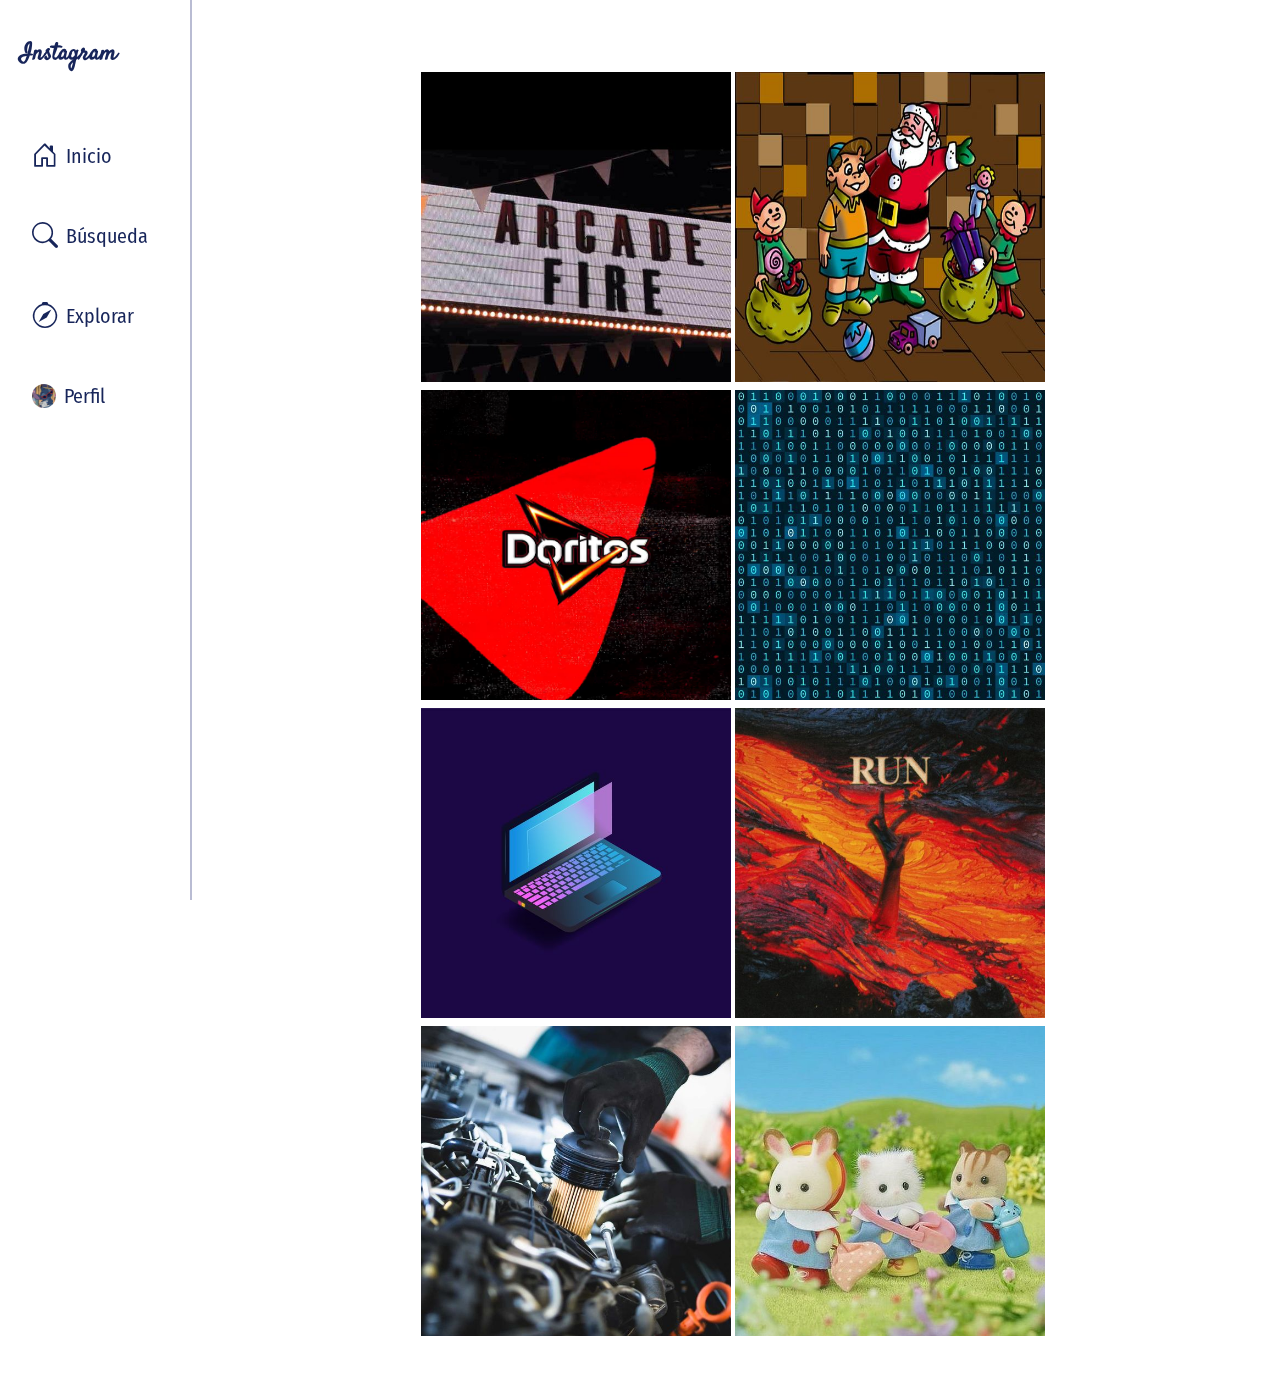
==== explorar.html @ 5d770ddb "explorar" ====
<!DOCTYPE html>
<html lang="en">
<head>
    <meta charset="UTF-8">
    <meta name="viewport" content="width=device-width, initial-scale=1.0">
    <!-- tipografia -->
    <link rel="preconnect" href="https://fonts.googleapis.com">
    <link rel="preconnect" href="https://fonts.gstatic.com" crossorigin>
    <link href="https://fonts.googleapis.com/css2?family=Fira+Sans+Condensed&family=Satisfy&display=swap" rel="stylesheet">
    <!-- iconos -->
    <link href="https://cdn.jsdelivr.net/npm/bootstrap@5.3.2/dist/css/bootstrap.min.css" rel="stylesheet" integrity="sha384-T3c6CoIi6uLrA9TneNEoa7RxnatzjcDSCmG1MXxSR1GAsXEV/Dwwykc2MPK8M2HN" crossorigin="anonymous">
    <link rel="stylesheet" href="https://cdn.jsdelivr.net/npm/bootstrap-icons@1.11.1/font/bootstrap-icons.css">
    <!-- CSS -->
    <link rel="stylesheet" href="assets/css/styleGeneral.css">
    <link rel="stylesheet" href="assets/css/stylesPerfil.css">
    <link rel="stylesheet" href="assets/css/mediasNav.css">
    <!-- favicon -->
    <link rel="icon" type="image/svg" href="assets/img/icon.svg" />
    <title>Instagram</title>
</head>
<body>
    <nav>
        <section id="nav-lateral">
            <div class="box-icon icon-inst">
                <button onclick="window.location.href='index.html'" class="botonNav">
                    <i class="bi bi-instagram"></i>
                </button>
                <!-- <img src="assets/img/iconos/instagram.svg" alt=""> -->
            </div>
            <div class="box-letras"> 
                <h2 id="letras">Instagram</h2>
            </div>
            <div class="box-botNav">
                <button onclick="window.location.href='index.html'" class="botonNav">
                    <div class="box-icon">
                        <i class="bi bi-house-door"></i>
                        <!-- <img src="assets/img/iconos/house-door.svg" alt=""> -->
                    </div>
                    <div class="box-text">
                        <p>Inicio</p>
                    </div>
                </button>
            </div>
            <div class="box-botNav">
                <button  class="botonNav">
                    <div class="box-icon">
                        <i class="bi bi-search"></i>
                        <!-- <img src="assets/img/iconos/search.svg" alt=""> -->
                    </div>
                    <div class="box-text">
                        <p>Búsqueda</p>
                    </div>
                </button>
            </div>
            <div class="box-botNav">
                <button onclick="window.location.href='explorar.html'" class="botonNav">
                    <div class="box-icon">
                        <i class="bi bi-compass"></i>
                        <!-- <img src="assets/img/iconos/compass.svg" alt=""> -->
                    </div>
                    <div class="box-text">
                        <p>Explorar</p>
                    </div>
                </button>
            </div>
            <div class="box-botNav">
                <button onclick="window.location.href='perfil.html'" class="botonNav">
                    <div class="box-icon">
                        <img src="assets/img/fotosPerfil/stitch.jpg" class="perfilNav" alt="Perfil">
                    </div>
                    <div class="box-text">
                        <p>Perfil</p>
                    </div>
                </button>
            </div>
        </section>
    </nav>
    <main>
        <section id="container">
            <div id="cont-fotos-ex">
               <div class="box-img">
                    <div class="gal-perfil">
                        <img src="assets/img/galeria/arc1.jpg" alt="ex-per">
                    </div>
                    <div class="gal-perfil">
                        <img src="assets/img/galeria/chavelo1.jpg" alt="ex-per">
                    </div>
                    <div class="gal-perfil">
                        <img src="assets/img/galeria/doritos1.png" alt="ex-per">
                    </div>
                    <div class="gal-perfil">
                        <img src="assets/img/galeria/hack1.jpg" alt="ex-per">
                    </div>
                    <div class="gal-perfil">
                        <img src="assets/img/galeria/info1.jpg" alt="ex-per">
                    </div>
                    <div class="gal-perfil">
                        <img src="assets/img/galeria/kar1.jpg" alt="ex-per">
                    </div>
                    <div class="gal-perfil">
                        <img src="assets/img/galeria/meca1.jpg" alt="ex-per">
                    </div>
                    <div class="gal-perfil">
                        <img src="assets/img/galeria/ternu1.jpg" alt="ex-per">
                    </div>
               </div>
            </div>
        </section>
    </main>

    <!-- ventanas modales -->
    <div id="contenedorSeguidores" class="modal">
        <div id="contClose">
            <i class="bi bi-x" onclick="cerrarSgr()"></i>
        </div>
        <div id="divSeguidores">
            <div class="headerModal">
                Seguidores
            </div>
            <div class="line"></div>
            <div class="people" id="sgr-1">
                <div class="img-redonda">
                    <img class="img-lista" src="assets/img/fotosPerfil/doritos.jpg">
                </div>
                <div class="nombresSeg">
                    <p style="font-weight: bold; margin-bottom: 0;">Nombre usuario</p>
                    <p style="margin-bottom: 0;">Nombre persona</p>
                </div>
                <button class="del-seg" onclick="eliminarSeguidor1()">Eliminar</button>
            </div>
            <div class="people" id="sgr-2">
                <div class="img-redonda">
                    <img class="img-lista" src="assets/img/fotosPerfil/omori.png">
                </div>
                <div class="nombresSeg">
                    <p style="font-weight: bold; margin-bottom: 0;">Nombre usuario</p>
                    <p style="margin-bottom: 0;">Nombre persona</p>
                </div>
                <button class="del-seg" onclick="eliminarSeguidor2()">Eliminar</button>
            </div>
            <div class="people" id="sgr-3">
                <div class="img-redonda">
                    <img class="img-lista" src="assets/img/fotosPerfil/hacker.png">
                </div>
                <div class="nombresSeg">
                    <p style="font-weight: bold; margin-bottom: 0;">Nombre usuario</p>
                    <p style="margin-bottom: 0;">Nombre persona</p>
                </div>
                <button class="del-seg" onclick="eliminarSeguidor3()">Eliminar</button>
            </div>
        </div>
    </div>

</body>
</html>

<script src="assets/js/main.js"></script>
---- assets/css/styleGeneral.css ----
* {
    margin: 0;
    padding: 0;
    box-sizing: border-box;
    font-family: 'Fira Sans Condensed', sans-serif;
}
#letras{
    font-family: 'Satisfy', cursive;
    color: var(--color-azuOs);
}

p, i{
    color: var(--color-azuOs);
}

:root {
 --color-azuCla: #18206f;
 --color-azuOs: #17255a;
 --color-rojo: #bd1e1e;
 --color-rojoCla: #d88373;
 --color-rojoCla2: #f5e2c8;
}
.modal{
    display: none;
    background: rgba(0, 0, 0, .7);;
    position: fixed;
    top: 0;
    left: 0;
    height: 100vh;
    width: 100vw;
    transition: all .5s;
    align-items:center;
    justify-content: center;
}

.bi-x{
    display: block;
    justify-content:right;
    z-index: 100;
    position: relative;
    cursor: pointer;
    color: white;
    font-size: 40px;
}

#contClose{
    display: flex;
    width: 100%;
    height: auto;
    flex-direction: row;
    justify-content: flex-end;
    position: absolute;
    top: 0;
    left: 0;
    padding-right: 20px;
}

.headerModal{
    font-size: 16px;
    align-items: center;
    font-weight:600;
    padding: 10px;
}

.line{
    background-color: #c7c7c7;
    height: 1px;
    width:100%;
}

.preview{
    justify-content: center;
    align-items: center;
    align-content: center;
    text-align: center;
    padding: 20px;
}
/* .preview {
    text-align: center;
    padding: 20px;
    
} */


#divFormCrear{
    display: flex;
    flex-flow: column nowrap;
    align-items: center;
    background-color: white;
    border-radius: 10px;
    width: 40%;
    height:40%;
    color: var(--color-azuCla);
    z-index: 100;
}

#formCrear{
    display: flex;
    flex-flow: column nowrap;
    position: relative;
    background-color: white;
    z-index: 999;
    margin-top: 20px;
}

#subir-archivo{
    display:flex;
    flex-flow: column;
}

#divSeguidores{
    font-size: 20px;
    display: flex;
    flex-flow: column nowrap;
    align-items: center;
    background-color: white;
    border-radius: 10px;
    width: 400px;
    height: 400px;
    color: var(--color-azuCla);
    z-index: 100;
}

.preview img{
    height: 100px;
}

/* input[type="file"] {
    background-color:var(--color-rojoCla2);
    border: none;
    cursor: pointer;
    padding: 0;
    font-size: 14px;
    color: var(--color-azuCla);
} */

.up-img{
    border: 2px dashed var(--color-azuCla);
    display: inline-block;
    cursor: pointer;
    padding: 15px 20px;
    text-align: center;
    vertical-align: middle;
    border-radius: 5px;
    color: var(--color-azuCla);
}

/* Nav */
#nav-lateral {
    padding: 12px 8px;
    width: 15%;
    border-right: 2px solid;
    margin-right: 30px;
    position: fixed;
    flex-direction: column;
    height: 100%;
    display: flex;
    flex-direction: column;
    border-color: rgba(23, 32, 110, 0.3);
}

.box-letras{
    width: 90%;
    height: auto;
    padding: 25px 12px;
    margin-bottom:  20px;
}

.box-botNav, .icon-inst{
    margin: 12px;
}
.box-botNav, .icon-inst, .botonNav{
    width: 90%;
    display: flex;
}
.botonNav {
    align-items: center;
    height: auto;
    padding: 12px;
}

.box-icon i{
    padding: 0px;
    margin-right: 8px;
    font-size: 26px;
}

.box-icon img{
    width: 24px;
    height: 24px;
    margin-right: 8px;
}

.box-text p{
    font-size: 20px;
    padding-top: 4px;
    padding-bottom: 4px;
    margin-bottom: 0rem;
}

.perfilNav{
    border-radius: 50%;
    height: 23px;
    width: 23px;
    display: flex;
}

button {
    border: none;
    background-color: rgb(255, 255, 255);
}
 .botonNav:hover{
    background-color: #EFEFEF;
    border-radius: 5%;
}

.img-lista{
    height: 44px;
    width: 44px;
    border-radius: 50%;
    border: 1px solid #a8a8a8;
}

.seguidores:hover{
    cursor:pointer;
}

.people{
    display: flex;
    flex-flow: row nowrap;
    font-size: 14px;
    padding: 8px 16px;
    color: var(--color-azuCla);
}

.del-seg{
    width: 89px;
    height: 32px;
    font-weight: bold;
}

.nombresSeg{
    width: 200px;
    margin-bottom: 0;
    flex-direction: column;
}

.img-redonda{
    width: 54px;
    height: 54px;
    justify-content: center;
    
}

.del-seg, .buttonSeguido{
    background-color: #EFEFEF;
    border-radius: 10%;
    color: black;
    width: 89px;
    height: 32px;
}

.buttonSeguido:hover{
    background-color: #bdbdbd;
    color: black;
}

.del-seg:hover{
    background-color: #bdbdbd;
}



.seguidos:hover{
    cursor: pointer;
}

.buttonSeguido{
    background-color: #EFEFEF;
    border-radius: 10%;
    color: black;
}

.buttonSeguir{
    background-color: #0095F6;
    border-radius: 10%;
    color:white;
    width: 89px;
    height: 32px;
} 

#divSeguidos{
    font-size: 20px;
    display: flex;
    flex-flow: column nowrap;
    align-items: center;
    background-color: white;
    border-radius: 10px;
    width: 400px;
    height: 400px;
    color: var(--color-azuCla);
    z-index: 100;
}
/* 
#notFound{
    display: flex;
    align-items: center;
    justify-content: center;
} */
---- assets/css/stylesPerfil.css ----
main {
    height: 100%;
    width: 85%;
    margin-left: 2%;
}

#container{
    width: 100%;
    margin-left: 15%;
    padding: 30px 20px 0px;
    display: flex;
    flex-direction: column;
}

#cont-info{
   width: 90%;
   margin: 90px 90px 70px 90px; 
}

.inf-sec1, .inf-sec2{
    display: flex;
    width: 100%;
    padding: 0% 20%;
}

.inf-foto{
    display: flex;
    padding-right: 30px;
}

.inf-foto img{
    width: 150px;
    height: 150px;
    border-radius: 50%;
    border: 2px solid rgba(23, 32, 110, 0.3);
}

.box-inf{
    display: flex;
    flex-direction: column;
    flex-wrap: nowrap;
}
.cont-nam-bot{
    display: flex;
    margin-bottom: 10px;
}
.cont-nam-bot button{
    margin: 0px 16px;
    padding: 5px;
}

.bontDif{
    border-radius: 10%;
    background-color: #EFEFEF;
    color: black;
}
.bontDif:hover{
    background-color: var(--color-azuOs);
    background-color: #efefef;
}
.cont-nam-bot i{
    font-size: 20px;
    padding: 8px;
}
.cont-num{
    display: flex;
    margin-bottom: 20px;
    justify-content: space-around;
}

.num{
    padding: 0px 5px;
}

.num-publ, .num-seguidores, .num-seguidos, .cont-name {
    display: flex ;
}

.cont-img img{
    width: 77px;
    height: 77px;
    border-radius: 50%;
}

.con-historias{
    padding: 10px 15px;
    display: flex;
    justify-content: center;
    align-items: center;
    flex-direction: column;
}

.cont-img{
    border: 2px solid rgba(23, 32, 110, 0.3);
    width: 88px;
    height: 88px;
    border-radius: 50%;
    justify-content: center;
    display: flex;
    align-items: center;
}

.cont-text{
    padding-top: 15px;
}
.cont-text p, .cont-num p, .cont-nam-bot p{
    margin-bottom: 0rem;
}

.inf-sec2{
    padding-top: 30px;
}

.cont-img i {
    font-size: 77px;
}


#cont-fotos, #cont-fotos-ex{
    padding-top: 30px;
    padding-bottom: 30px;
}
#cont-fotos{
    border-top: 2px solid rgba(23, 32, 110, 0.3);
    width: 90%;
    margin:0px 90px; 
}
#cont-fotos-ex{
    width: 70%;
    display: flex;
    margin:0% 15%; 
}


.box-img{
    display: flex;
    flex-direction: row;
    justify-content: center;
    margin-top: 10px;
    flex-wrap: wrap;
    margin-bottom: 10px;
}

.gal-perfil{
    padding: 2px;
}
.gal-perfil img{
    width: 310px;
    height: 310px;
}
---- assets/css/mediasNav.css ----
@media (max-width: 768px) {
    #cont-perfiles, .box-text, .box-letras {
      display: none;
    }
    #cont-general{
      margin-left: 21%;
    }
    main{
      width: 90%;
    }
    
    #nav-lateral{
      width: 10%;
      align-items: center;
    }
} 

@media (min-width: 768px) {
  .icon-inst{
    display: none;
  }
}
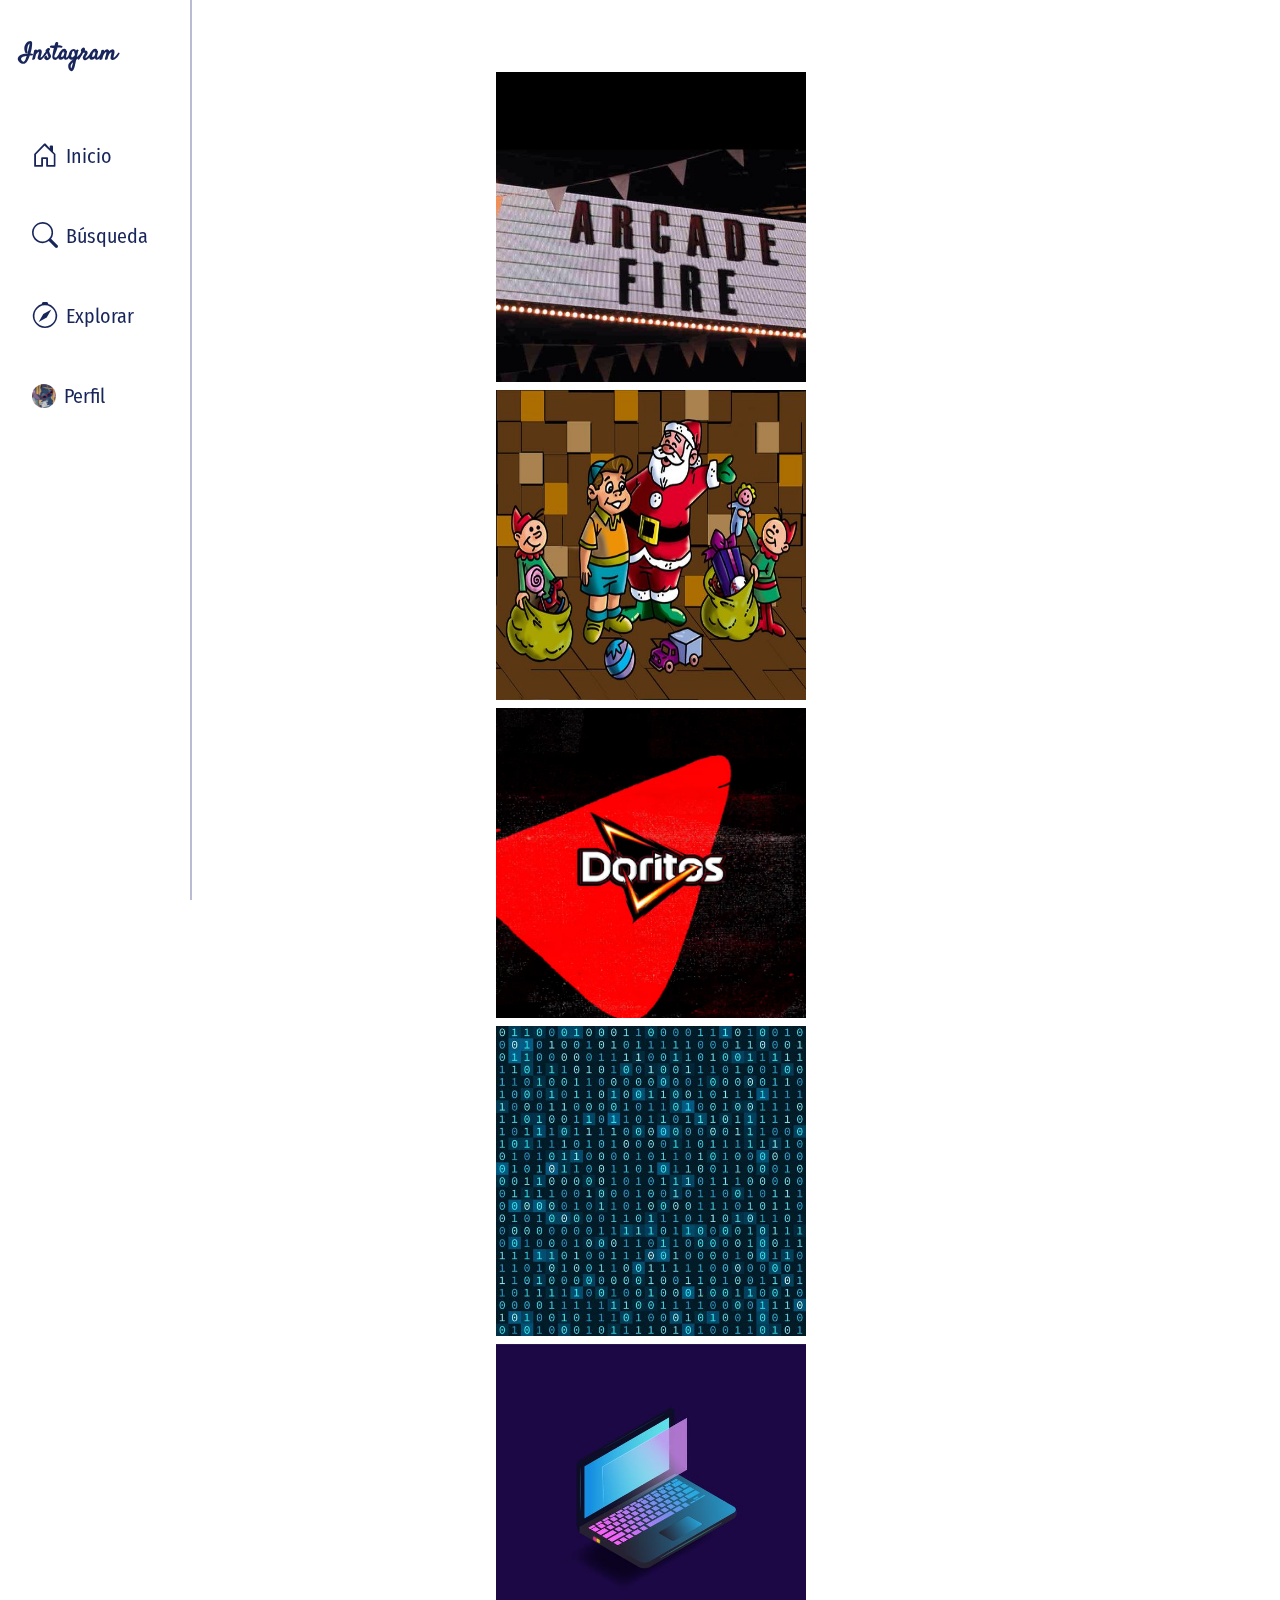
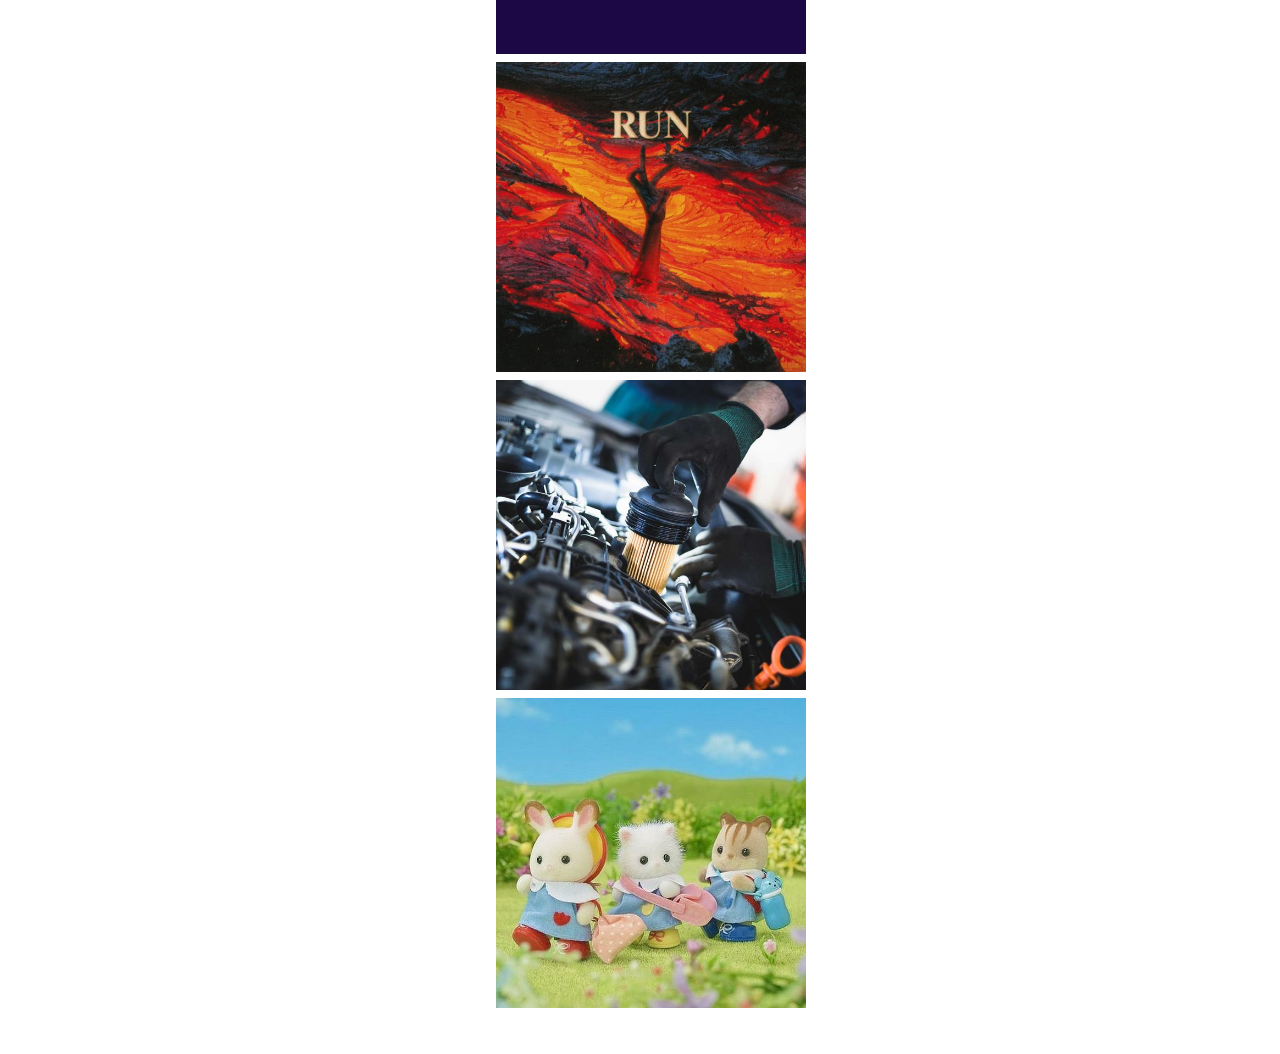
==== commit d664fb57: "funModalPerfil" ====
--- a/explorar.html
+++ b/explorar.html
@@ -13,6 +13,7 @@
     <!-- CSS -->
     <link rel="stylesheet" href="assets/css/styleGeneral.css">
     <link rel="stylesheet" href="assets/css/stylesPerfil.css">
+    <link rel="stylesheet" href="assets/css/styleIndex.css">
     <link rel="stylesheet" href="assets/css/mediasNav.css">
     <!-- favicon -->
     <link rel="icon" type="image/svg" href="assets/img/icon.svg" />
@@ -25,7 +26,6 @@
                 <button onclick="window.location.href='index.html'" class="botonNav">
                     <i class="bi bi-instagram"></i>
                 </button>
-                <!-- <img src="assets/img/iconos/instagram.svg" alt=""> -->
             </div>
             <div class="box-letras"> 
                 <h2 id="letras">Instagram</h2>
@@ -34,7 +34,6 @@
                 <button onclick="window.location.href='index.html'" class="botonNav">
                     <div class="box-icon">
                         <i class="bi bi-house-door"></i>
-                        <!-- <img src="assets/img/iconos/house-door.svg" alt=""> -->
                     </div>
                     <div class="box-text">
                         <p>Inicio</p>
@@ -45,7 +44,6 @@
                 <button  class="botonNav">
                     <div class="box-icon">
                         <i class="bi bi-search"></i>
-                        <!-- <img src="assets/img/iconos/search.svg" alt=""> -->
                     </div>
                     <div class="box-text">
                         <p>Búsqueda</p>
@@ -56,7 +54,6 @@
                 <button onclick="window.location.href='explorar.html'" class="botonNav">
                     <div class="box-icon">
                         <i class="bi bi-compass"></i>
-                        <!-- <img src="assets/img/iconos/compass.svg" alt=""> -->
                     </div>
                     <div class="box-text">
                         <p>Explorar</p>
@@ -79,7 +76,7 @@
         <section id="container">
             <div id="cont-fotos-ex">
                <div class="box-img">
-                    <div class="gal-perfil">
+                    <div class="gal-perfil" onclick="mostrarPerfil()" >
                         <img src="assets/img/galeria/arc1.jpg" alt="ex-per">
                     </div>
                     <div class="gal-perfil">
@@ -109,46 +106,53 @@
     </main>
 
     <!-- ventanas modales -->
-    <div id="contenedorSeguidores" class="modal">
+    <div id="contenedorPerfil" class="modal">
         <div id="contClose">
-            <i class="bi bi-x" onclick="cerrarSgr()"></i>
+            <i class="bi bi-x" onclick="cerrarModalPerfil()"></i>
         </div>
-        <div id="divSeguidores">
-            <div class="headerModal">
-                Seguidores
+        <section id="cont-publicaciones">
+            <div class="perfiles">
+                <div class="titulo">
+                    <div class="infoperfil">
+                        <div class="imagenpost">
+                            <img src="assets/img/fotosPerfil/tlacuache.jpg" class="post" onclick="window.location.href='otrosPerfiles.html'" style="cursor: pointer;">
+                        </div>
+                        <div class="boxusername" onclick="window.location.href='otrosPerfiles.html'">
+                            <p class="username">Personas 4</p>
+                        </div>
+                        <div class="opcion">
+                            <button class="puntos">
+                                <i class="iconos bi bi-three-dots"></i>
+                            </button>
+                        </div>
+                    </div>
+                </div>
+                <div class="boxfotopost">
+                    <img src="assets/img/galeria/tlacuache1.jpg" class="fotopost">
+                </div>
+                <div class="items2">
+                    <button class="boxitems2">
+                        <i class="iconos bi bi-heart" id="megusta"></i>
+                    </button>
+                    <button class="boxitems2">
+                        <i class="iconos bi bi-chat"></i>
+                    </button>
+                    <button class="boxitems2">
+                        <i class="iconos bi bi-send"></i>
+                    </button>
+                    <button class="boxitems2marcador">
+                        <i class="iconos bi bi-bookmark"></i>
+                    </button>
+                </div>
+                <div class="comentarios">
+                    <div class="boxdecomentarios">
+                        <input type="text" class="boxcomentarios" id="newComentario" placeholder="Añade un comentario...">
+                        <button type="button" class="btn btn-light" id="btn" onclick="addComentario()">Añadir</button>
+                    </div>
+                    <div id="list-Comentarios"></div>
+                </div>
             </div>
-            <div class="line"></div>
-            <div class="people" id="sgr-1">
-                <div class="img-redonda">
-                    <img class="img-lista" src="assets/img/fotosPerfil/doritos.jpg">
-                </div>
-                <div class="nombresSeg">
-                    <p style="font-weight: bold; margin-bottom: 0;">Nombre usuario</p>
-                    <p style="margin-bottom: 0;">Nombre persona</p>
-                </div>
-                <button class="del-seg" onclick="eliminarSeguidor1()">Eliminar</button>
-            </div>
-            <div class="people" id="sgr-2">
-                <div class="img-redonda">
-                    <img class="img-lista" src="assets/img/fotosPerfil/omori.png">
-                </div>
-                <div class="nombresSeg">
-                    <p style="font-weight: bold; margin-bottom: 0;">Nombre usuario</p>
-                    <p style="margin-bottom: 0;">Nombre persona</p>
-                </div>
-                <button class="del-seg" onclick="eliminarSeguidor2()">Eliminar</button>
-            </div>
-            <div class="people" id="sgr-3">
-                <div class="img-redonda">
-                    <img class="img-lista" src="assets/img/fotosPerfil/hacker.png">
-                </div>
-                <div class="nombresSeg">
-                    <p style="font-weight: bold; margin-bottom: 0;">Nombre usuario</p>
-                    <p style="margin-bottom: 0;">Nombre persona</p>
-                </div>
-                <button class="del-seg" onclick="eliminarSeguidor3()">Eliminar</button>
-            </div>
-        </div>
+        </section>
     </div>
 
 </body>
--- a/assets/css/styleIndex.css
+++ b/assets/css/styleIndex.css
@@ -0,0 +1,194 @@
+.boxitems2{
+    display: inline-block;
+}
+
+i{
+    font-size: 24px;
+    padding: 8px;
+}
+
+.miperfil{
+    height: 66px;
+}
+
+.boxfotoperfil{
+    width: 65px;
+    height: 65px;
+}
+.fotoperfil2{
+    width: 60px;
+    height: 60px;
+}
+
+.boxsugerencias{
+    padding: 6px;
+}
+
+.boxsugerencia p{
+    font-size: 20px;
+}
+
+.vertodo {
+    margin-left: 10px;
+}
+
+.sugeridos {
+    width: 32px;
+    height: 32px;
+}
+
+.boxtodo{
+    height: 50px;
+}
+
+#cont-general{
+    align-items: stretch;
+    justify-content: space-evenly;
+    margin-left: 250px;
+    width: 100%;
+}
+main {
+    height: 100%;
+    width: 85%;
+}
+
+/* Conjuntos */
+
+body, .titulo, .fotopost, .miperfil, .comentario{
+    width: 100%;
+}
+
+.boxsugerencias, .boxtodo{
+    width: auto;
+}
+
+main {
+    height: 100%;
+}
+
+.boxsugerencias, .fotopost, .perfiles{
+    height: auto;
+}
+
+.items2, .comentarios, .titulo{
+    background-color: rgb(255, 255, 255);
+}
+
+main, .perfiles, .titulo, .infoperfil, .imagenpost, .boxusername, .username, .items2, .comentarios, .boxdecomentarios, .miperfil, .boxfotoperfil, .boxusuarios, .boxcambio ,  .boxdesegui, .boxsugerencia, .boxsugerencias, .boxprueba, .parte1, .sugeridos, .boxnombre, .boxtodo, #cont-general, #list-Comentarios, .comentario, .com{
+    display: flex;
+}
+
+.perfiles, .boxusuarios, .boxsugerencia, .boxprueba, .boxnombre{
+    flex-direction: column;
+}
+
+.parte1, .boxsugerencias, #cont-general{
+    flex-direction: row;
+}
+
+.boxusuarios, .boxnombre, #cont-general{
+    flex-wrap: nowrap;
+}
+
+.titulo, .infoperfil, .imagenpost, input, .miperfil, .boxfotoperfil, .boxusuarios, .boxcambio ,  .boxdeseguir, .boxsugerencias, .boxprueba, .boxnombre, .boxtodo{
+    justify-content: center;
+}
+
+.titulo, .infoperfil, .imagenpost, .username, .miperfil, .boxsugerencias, .boxtodo, .com{
+    align-items: center;
+}
+
+#cont-publicaciones, #cont-perfiles{
+    margin-top: 40px;
+}
+
+.boxusuarios p, .boxcambio p, .boxsugerencias p, .boxtodo p{
+    margin-bottom: 0rem;
+}
+
+.boxitems2marcador, .carafeliz, .opcion, .botonvertodo .columna2, #btn{
+    margin-left: auto;
+}
+
+.boxusuarios, .boxcambio, .boxdenombre, .boxdeseguir{
+    margin-left: 1rem;
+}
+
+input {
+    border: none;
+}
+
+.perfiles, .items2, .comentarios{
+    border: 1px solid;
+}
+
+.perfiles, .items2, .comentarios{
+    border-color: rgba(23, 32, 110, 0.3);
+}
+
+.post, .fotoperfil2, .sugeridos{
+    border-radius: 50%;
+}
+
+.boxnombre, .boxusuarios{
+    padding: 4px;
+}
+
+.boxcambio ,  .boxdeseguir {
+    text-align: center;
+}
+
+.seguir, .cambiar{
+    color: var(--color-rojoCla);
+}
+
+.perfiles{
+    width: 534px;
+    border-radius: 5px;
+    margin-bottom: 140px;
+}
+
+.infoperfil{
+    width: 90%;
+    padding: 0% 5%;
+    margin: 10px 0px;
+}
+
+.imagenpost{
+    width: 42px;
+    height: 42px;
+}
+.post{
+    width: 32px;
+    height: 32px;
+}
+
+.boxusername{
+    width: 368px;
+    height: 40px;
+    font-weight: bold;
+    font-size: 14px;
+    margin-left: 10px;
+    cursor: pointer;
+}
+.username{
+    width: 348px;
+    height: 15px;
+    margin-top: 13px;
+    cursor: pointer;
+}
+.opcion{
+    width: 40px;
+    height: 40px;
+}
+
+.items2, .comentarios{
+    padding: 8px 5px;
+}
+.comentarios{
+    flex-direction: column;
+}
+
+.boxdecomentarios, .comentario{
+    padding: 5px;
+}